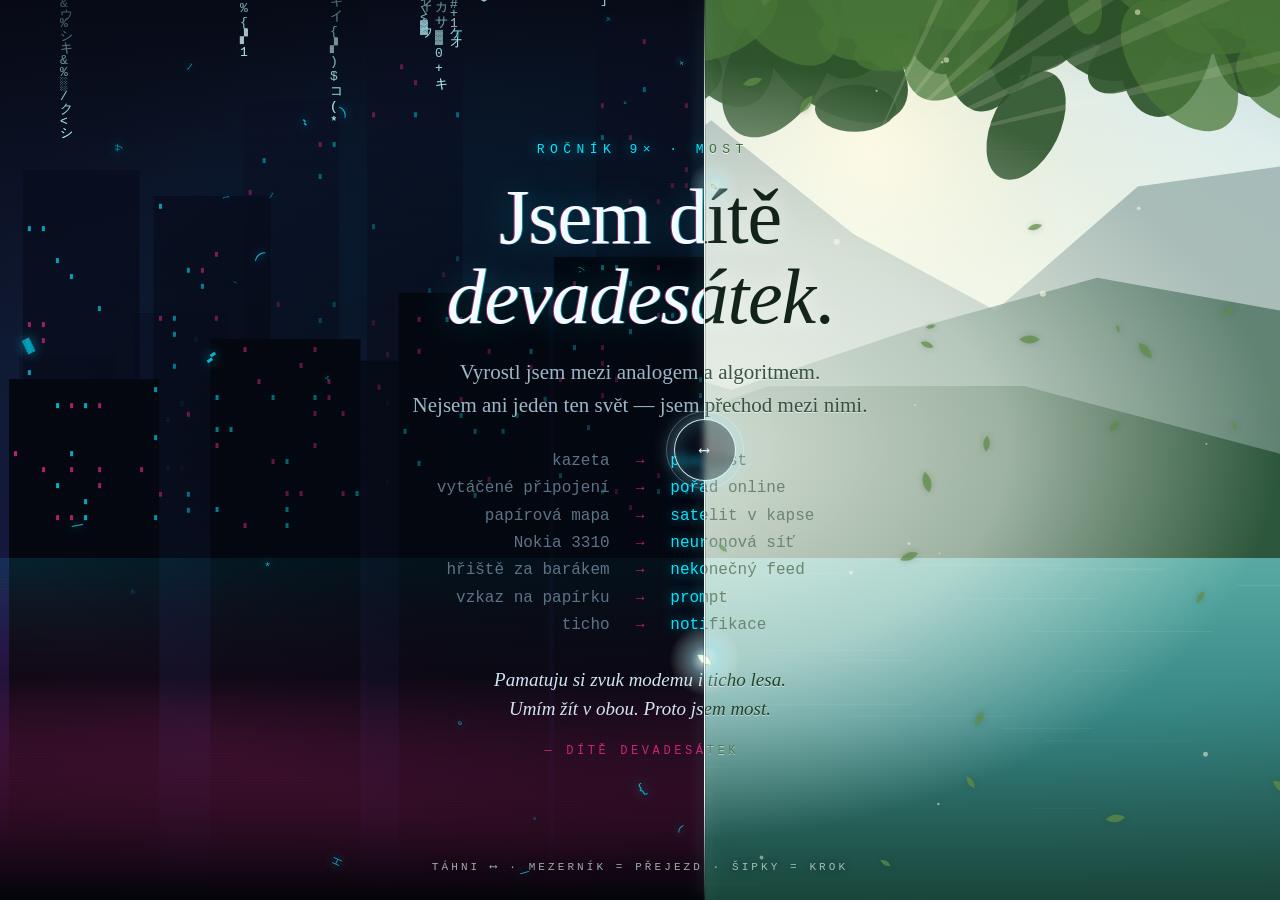
==== index.html @ 00749de7 "Add MOST — interactive and print piece about being a 90s kid A personal visual statement: a bridge b" ====
<!DOCTYPE html>
<html lang="cs">
<head>
<meta charset="utf-8">
<meta name="viewport" content="width=device-width, initial-scale=1, viewport-fit=cover">
<title>MOST — dítě devadesátek</title>
<meta name="description" content="Interaktivní vyjádření: jsem dítě devadesátek, most mezi starým a novým světem.">
<style>
  /* ------------------------------------------------------------------
     MOST / THE BRIDGE
     Dva světy, jedna geometrie. Text má na obou stranách naprosto
     stejné rozměry — mění se jen atmosféra. To je celá myšlenka:
     stejný člověk, dvě světla.
     ------------------------------------------------------------------ */

  :root{
    --p: 50;                 /* pozice mostu v % */
    --seam: 1.5px;
    --serif: Georgia, "Iowan Old Style", "Times New Roman", serif;
    --mono: ui-monospace, "SF Mono", Menlo, Consolas, "Liberation Mono", monospace;
  }

  *{ box-sizing:border-box; margin:0; padding:0; }

  html,body{ height:100%; overflow:hidden; background:#05070d; }
  body{
    font-family:var(--serif);
    -webkit-font-smoothing:antialiased;
    text-rendering:optimizeLegibility;
    cursor:ew-resize;
    touch-action:none;
  }

  #stage{ position:fixed; inset:0; overflow:hidden; }

  .world{ position:absolute; inset:0; }
  .world canvas{ position:absolute; inset:0; width:100%; height:100%; }

  /* svět vlevo je oříznutý na pozici mostu */
  #cyber{ clip-path: inset(0 calc(100% - var(--p) * 1%) 0 0); }

  /* ---------- obsah (identická geometrie v obou světech) ---------- */
  .content{
    position:absolute; inset:0;
    display:flex; flex-direction:column; justify-content:center; align-items:center;
    gap:clamp(10px,2.2vh,22px);
    padding:clamp(16px,4vw,48px);
    width:100vw;                     /* nikdy se nezmenšuje s ořezem */
    text-align:center;
    user-select:none;
  }

  .kicker{
    font-family:var(--mono);
    font-size:clamp(9px,1.35vw,13px);
    letter-spacing:.42em; text-transform:uppercase;
    padding-left:.42em;
  }

  h1{
    font-family:var(--serif);
    font-weight:400;
    font-size:clamp(30px,6.6vw,78px);
    line-height:1.02;
    letter-spacing:-.015em;
    position:relative;
  }
  h1 em{ font-style:italic; }

  .lead{
    font-family:var(--serif);
    font-size:clamp(13px,1.9vw,21px);
    line-height:1.55;
    max-width:min(760px,88vw);
    opacity:.92;
  }

  /* dvojice: staré  →  nové. Šipky sedí přesně na švu = most sám. */
  .pairs{
    display:grid;
    grid-template-columns:1fr auto 1fr;
    align-items:center;
    column-gap:clamp(10px,2.4vw,26px);
    row-gap:clamp(4px,1.05vh,11px);
    font-family:var(--mono);
    font-size:clamp(10px,1.5vw,16px);
    width:min(880px,94vw);
    margin-block:clamp(2px,1.2vh,14px);
  }
  .pairs .then{ text-align:right; }
  .pairs .now { text-align:left;  }
  .pairs .arrow{ font-size:.9em; opacity:.75; }

  .closing{
    font-family:var(--serif);
    font-style:italic;
    font-size:clamp(12px,1.75vw,19px);
    line-height:1.55;
    max-width:min(680px,88vw);
  }
  .sign{
    font-family:var(--mono);
    font-size:clamp(9px,1.25vw,12px);
    letter-spacing:.3em; text-transform:uppercase;
    opacity:.75; padding-left:.3em;
  }

  /* ================= SKIN: KYBER (starý svět zvenčí, nový uvnitř) ===== */
  #cyber .content{ color:#dff3ff; }
  #cyber .kicker{ color:#00e5ff; text-shadow:0 0 14px rgba(0,229,255,.65); }
  #cyber h1{
    color:#f2fbff;
    text-shadow:
      -1px 0 rgba(255,45,149,.55),
       1px 0 rgba(0,229,255,.55),
       0 0 34px rgba(0,229,255,.28);
  }
  #cyber .lead{ color:#a8c6d8; }
  #cyber .pairs .then{ color:#5d7386; }                                  /* staré bledne  */
  #cyber .pairs .now { color:#00e5ff; text-shadow:0 0 12px rgba(0,229,255,.5); }
  #cyber .pairs .arrow{ color:#ff2d95; text-shadow:0 0 12px rgba(255,45,149,.6); }
  #cyber .closing{ color:#cfe6f2; }
  #cyber .sign{ color:#ff2d95; }
  #cyber .scan{
    position:absolute; inset:0; pointer-events:none; mix-blend-mode:overlay; opacity:.35;
    background:repeating-linear-gradient(to bottom, rgba(255,255,255,.09) 0 1px, transparent 1px 3px);
  }
  #cyber .vig{
    position:absolute; inset:0; pointer-events:none;
    background:radial-gradient(120% 85% at 30% 45%, transparent 35%, rgba(2,4,10,.82) 100%);
  }
  #cyber .scrim{
    position:absolute; inset:0; pointer-events:none;
    background:radial-gradient(64% 56% at 50% 50%, rgba(3,7,16,.78) 0%, rgba(3,7,16,.5) 45%, rgba(3,7,16,0) 78%);
  }

  /* ================= SKIN: PŘÍRODA ==================================== */
  #nature .content{ color:#16281c; }
  #nature .kicker{ color:#3f6b3a; text-shadow:0 1px 0 rgba(255,255,255,.85); }
  #nature h1{ color:#12241a; text-shadow:0 2px 22px rgba(255,255,255,.75); }
  #nature .lead{ color:#2c4634; text-shadow:0 1px 0 rgba(255,255,255,.6); }
  #nature .pairs .then{ color:#1c4423; text-shadow:0 1px 0 rgba(255,255,255,.75); } /* staré svítí */
  #nature .pairs .now { color:#6c8570; }                                             /* nové couvá */
  #nature .pairs .arrow{ color:#c08a2e; }
  #nature .closing{ color:#20402a; text-shadow:0 1px 0 rgba(255,255,255,.6); }
  #nature .sign{ color:#46683c; text-shadow:0 1px 0 rgba(255,255,255,.7); }
  #nature .vig{
    position:absolute; inset:0; pointer-events:none;
    background:radial-gradient(120% 90% at 70% 45%, transparent 40%, rgba(30,50,25,.42) 100%);
  }
  #nature .scrim{
    position:absolute; inset:0; pointer-events:none;
    background:radial-gradient(64% 56% at 50% 50%, rgba(249,253,245,.86) 0%, rgba(249,253,245,.55) 45%, rgba(249,253,245,0) 78%);
  }

  /* ================= MOST (šev + tažítko) ============================= */
  #cross{ position:absolute; inset:0; pointer-events:none; }

  #seam{
    position:absolute; top:0; bottom:0; left:calc(var(--p) * 1%);
    width:var(--seam); margin-left:calc(var(--seam) / -2);
    background:linear-gradient(to bottom,
      rgba(255,255,255,0) 0%, rgba(255,255,255,.9) 12%,
      rgba(255,255,255,.95) 88%, rgba(255,255,255,0) 100%);
    /* poslední stín je hairline, aby byl šev čitelný i na světlé straně */
    box-shadow:0 0 18px rgba(180,240,255,.75), 0 0 42px rgba(255,255,255,.35),
               0 0 0 .5px rgba(18,42,30,.45);
    pointer-events:none;
  }

  #handle{
    position:absolute; top:50%; left:calc(var(--p) * 1%);
    width:clamp(46px,6.4vw,62px); aspect-ratio:1;
    transform:translate(-50%,-50%);
    border-radius:50%;
    display:grid; place-items:center;
    color:#eafcff;
    font-family:var(--mono); font-size:clamp(12px,1.6vw,15px); letter-spacing:.06em;
    background:rgba(10,16,24,.42);
    border:1.5px solid rgba(235,255,255,.9);
    box-shadow:0 0 22px rgba(150,230,255,.55), inset 0 0 22px rgba(120,220,255,.25);
    backdrop-filter:blur(3px); -webkit-backdrop-filter:blur(3px);
    pointer-events:none;
  }
  #handle::after{
    content:""; position:absolute; inset:-9px; border-radius:50%;
    border:1px solid rgba(235,255,255,.28);
    animation:pulse 3.4s ease-in-out infinite;
  }
  @keyframes pulse{
    0%,100%{ transform:scale(1);    opacity:.55; }
    50%    { transform:scale(1.16); opacity:.12; }
  }

  #hint{
    position:absolute; left:50%; bottom:clamp(12px,3vh,30px);
    transform:translateX(-50%);
    font-family:var(--mono);
    font-size:clamp(8px,1.15vw,11px);
    letter-spacing:.28em; text-transform:uppercase;
    color:#cfe9f2; text-shadow:0 0 10px rgba(0,0,0,.85);
    opacity:.72; pointer-events:none; white-space:nowrap;
    transition:opacity .5s ease;
  }
  #hint.off{ opacity:0; }

  @media (prefers-reduced-motion: reduce){
    #handle::after{ animation:none; }
  }
</style>
</head>
<body>

<div id="stage">

  <!-- ---------- SVĚT VPRAVO: příroda (základ) ---------- -->
  <section class="world" id="nature">
    <canvas id="natBg"></canvas>
    <canvas id="natFx"></canvas>
    <div class="scrim"></div>
    <div class="vig"></div>
  </section>

  <!-- ---------- SVĚT VLEVO: kyber (ořezaný mostem) ---------- -->
  <section class="world" id="cyber">
    <canvas id="cybBg"></canvas>
    <canvas id="cybFx"></canvas>
    <div class="scrim"></div>
    <div class="vig"></div>
    <div class="scan"></div>
  </section>

  <!-- ---------- částice, které přecházejí přes šev ---------- -->
  <canvas id="cross"></canvas>

  <div id="seam"></div>
  <div id="handle">⟷</div>
  <div id="hint">táhni ⟷ · mezerník = přejezd · šipky = krok</div>
</div>

<!-- Obsah je napsaný jednou a vložený do obou světů,
     aby seděl na pixel a šev jím projížděl jako světlo. -->
<template id="tpl">
  <div class="content">
    <div class="kicker">ročník 9× · most</div>

    <h1>Jsem dítě<br><em>devadesátek</em>.</h1>

    <p class="lead">
      Vyrostl jsem mezi analogem a algoritmem.<br>
      Nejsem ani jeden ten svět — jsem přechod mezi nimi.
    </p>

    <div class="pairs">
      <span class="then">kazeta</span>          <span class="arrow">→</span> <span class="now">playlist</span>
      <span class="then">vytáčené připojení</span><span class="arrow">→</span> <span class="now">pořád online</span>
      <span class="then">papírová mapa</span>   <span class="arrow">→</span> <span class="now">satelit v kapse</span>
      <span class="then">Nokia 3310</span>      <span class="arrow">→</span> <span class="now">neuronová síť</span>
      <span class="then">hřiště za barákem</span><span class="arrow">→</span> <span class="now">nekonečný feed</span>
      <span class="then">vzkaz na papírku</span><span class="arrow">→</span> <span class="now">prompt</span>
      <span class="then">ticho</span>           <span class="arrow">→</span> <span class="now">notifikace</span>
    </div>

    <p class="closing">
      Pamatuju si zvuk modemu i ticho lesa.<br>
      Umím žít v obou. Proto jsem most.
    </p>

    <div class="sign">— dítě devadesátek</div>
  </div>
</template>

<script>
(() => {
  "use strict";

  const tpl = document.getElementById("tpl");
  for (const id of ["nature", "cyber"]) {
    document.getElementById(id).appendChild(tpl.content.cloneNode(true));
  }

  const root   = document.documentElement;
  const stage  = document.getElementById("stage");
  const hint   = document.getElementById("hint");
  const reduce = matchMedia("(prefers-reduced-motion: reduce)").matches;

  /* ---------------- plátna ---------------- */
  const DPR = Math.min(devicePixelRatio || 1, 2);
  const layer = id => {
    const c = document.getElementById(id);
    return { c, x: c.getContext("2d") };
  };
  const natBg = layer("natBg"), natFx = layer("natFx");
  const cybBg = layer("cybBg"), cybFx = layer("cybFx");
  const cross = layer("cross");
  const all   = [natBg, natFx, cybBg, cybFx, cross];

  let W = 0, H = 0, horizon = 0;

  /* ---------------- pozice mostu ---------------- */
  let p = 0.5;            // 0..1
  let target = 0.5;
  let sweeping = true;    // sám od sebe přejíždí, dokud se nedotkneš
  let dragging = false;
  let t = 0;

  const setP = v => {
    p = Math.min(1, Math.max(0, v));
    root.style.setProperty("--p", (p * 100).toFixed(3));
  };

  /* =================================================================
     STATICKÁ POZADÍ
     ================================================================= */

  function drawCyberBg() {
    const { x } = cybBg;
    x.clearRect(0, 0, W, H);

    const sky = x.createLinearGradient(0, 0, 0, H);
    sky.addColorStop(0.00, "#080c1a");
    sky.addColorStop(0.45, "#101a34");
    sky.addColorStop(0.72, "#1b1140");
    sky.addColorStop(1.00, "#05070f");
    x.fillStyle = sky;
    x.fillRect(0, 0, W, H);

    // neonový opar nad městem
    const haze = x.createRadialGradient(W * .42, horizon, 0, W * .42, horizon, H * .75);
    haze.addColorStop(0, "rgba(255,45,149,.20)");
    haze.addColorStop(.5, "rgba(0,180,255,.10)");
    haze.addColorStop(1, "rgba(0,0,0,0)");
    x.fillStyle = haze;
    x.fillRect(0, 0, W, H);

    // mrakodrapy: tři vrstvy do hloubky
    const layers = [
      { n: 11, h: .50, col: "#0b1024", win: .06, a: .55 },
      { n: 9,  h: .38, col: "#080d1d", win: .10, a: .8  },
      { n: 7,  h: .27, col: "#04070f", win: .16, a: 1   }
    ];
    let seed = 7;
    const rnd = () => (seed = (seed * 16807) % 2147483647) / 2147483647;

    for (const L of layers) {
      const bw = W / L.n;
      for (let i = 0; i < L.n; i++) {
        const bh = H * L.h * (0.45 + rnd() * 0.85);
        const bx = i * bw + rnd() * bw * .18;
        const by = horizon - bh;
        x.globalAlpha = L.a;
        x.fillStyle = L.col;
        x.fillRect(bx, by, bw * .82, bh + H);

        // okna
        const cols = Math.max(2, Math.floor(bw / 16));
        const rows = Math.max(3, Math.floor(bh / 18));
        for (let cx = 0; cx < cols; cx++) {
          for (let cy = 0; cy < rows; cy++) {
            if (rnd() > L.win) continue;
            x.fillStyle = rnd() > .45 ? "rgba(0,229,255,.85)" : "rgba(255,45,149,.75)";
            x.fillRect(bx + 5 + cx * 14, by + 8 + cy * 16, 3, 5);
          }
        }
      }
      x.globalAlpha = 1;
    }

    // mokrý asfalt + odlesk
    const road = x.createLinearGradient(0, horizon, 0, H);
    road.addColorStop(0, "rgba(0,229,255,.12)");
    road.addColorStop(.35, "rgba(255,45,149,.06)");
    road.addColorStop(1, "rgba(2,3,8,.95)");
    x.fillStyle = road;
    x.fillRect(0, horizon, W, H - horizon);
  }

  function drawNatureBg() {
    const { x } = natBg;
    x.clearRect(0, 0, W, H);

    const sky = x.createLinearGradient(0, 0, 0, H);
    sky.addColorStop(0.00, "#cfe6ef");
    sky.addColorStop(0.38, "#e6f1e6");
    sky.addColorStop(0.62, "#bcd6bd");
    sky.addColorStop(1.00, "#4e7350");
    x.fillStyle = sky;
    x.fillRect(0, 0, W, H);

    // slunce
    const sun = x.createRadialGradient(W * .68, H * .17, 0, W * .68, H * .17, H * .62);
    sun.addColorStop(0, "rgba(255,250,225,.95)");
    sun.addColorStop(.28, "rgba(255,244,205,.35)");
    sun.addColorStop(1, "rgba(255,255,255,0)");
    x.fillStyle = sun;
    x.fillRect(0, 0, W, H);

    // hory: tři hřebeny
    const ridges = [
      { top: .30, col: "rgba(126,152,150,.58)", jag: .085, step: 9 },
      { top: .40, col: "rgba(78,116,96,.78)",   jag: .065, step: 7 },
      { top: .50, col: "rgba(42,84,56,.92)",    jag: .045, step: 5 }
    ];
    let seed = 21;
    const rnd = () => (seed = (seed * 48271) % 2147483647) / 2147483647;

    for (const R of ridges) {
      x.beginPath();
      x.moveTo(0, H);
      const segs = R.step;
      for (let i = 0; i <= segs; i++) {
        const px = (i / segs) * W;
        const py = H * R.top + Math.sin(i * 1.7 + R.step) * H * R.jag - rnd() * H * R.jag;
        x.lineTo(px, py);
      }
      x.lineTo(W, H);
      x.closePath();
      x.fillStyle = R.col;
      x.fill();
    }

    // jezero
    const lake = x.createLinearGradient(0, horizon, 0, H);
    lake.addColorStop(0, "rgba(90,178,172,.92)");
    lake.addColorStop(.45, "rgba(56,140,142,.9)");
    lake.addColorStop(1, "rgba(24,72,64,.95)");
    x.fillStyle = lake;
    x.fillRect(0, horizon, W, H - horizon);

    // vlnky na hladině
    x.strokeStyle = "rgba(255,255,255,.22)";
    x.lineWidth = 1;
    for (let i = 0; i < 34; i++) {
      const y = horizon + Math.pow(i / 34, 1.6) * (H - horizon);
      const w = 40 + rnd() * 180;
      const sx = rnd() * W;
      x.globalAlpha = .5 - (i / 34) * .38;
      x.beginPath();
      x.moveTo(sx, y);
      x.lineTo(sx + w, y);
      x.stroke();
    }
    x.globalAlpha = 1;

    // koruna stromu shora — hustý baldachýn, ne plovoucí kaňky
    for (let pass = 0; pass < 2; pass++) {
      x.fillStyle = pass === 0 ? "rgba(46,84,44,.92)" : "rgba(74,120,56,.75)";
      const n = pass === 0 ? 70 : 46;
      for (let i = 0; i < n; i++) {
        const lx = rnd() * (W + 160) - 80;
        const ly = (rnd() * rnd()) * H * (pass === 0 ? .17 : .13) - 14;
        const lr = 26 + rnd() * 62;
        x.beginPath();
        x.ellipse(lx, ly, lr, lr * .58, rnd() * 3.14, 0, 6.283);
        x.fill();
      }
    }
  }

  /* =================================================================
     ANIMOVANÉ VRSTVY
     ================================================================= */

  // --- déšť kódu ---
  const GLYPHS = "01アイウエオカキクケコサシスセソ▚▞◆◇█▓░<>/\\{}[]()=+*#$%&";
  let cols = [], colW = 15;

  function initRain() {
    cols = [];
    const n = Math.ceil(W / colW);
    for (let i = 0; i < n; i++) {
      cols.push({ y: Math.random() * -H, sp: 1.6 + Math.random() * 4.2, hot: Math.random() < .12 });
    }
  }

  function drawRain(dt) {
    const { x } = cybFx;
    x.globalCompositeOperation = "destination-out";
    x.fillStyle = "rgba(0,0,0,.085)";
    x.fillRect(0, 0, W, H);
    x.globalCompositeOperation = "source-over";

    x.font = "13px " + getComputedStyle(document.body).getPropertyValue("--mono");
    for (let i = 0; i < cols.length; i++) {
      const c = cols[i];
      const g = GLYPHS[(Math.random() * GLYPHS.length) | 0];
      x.fillStyle = c.hot ? "rgba(255,45,149,.92)" : "rgba(0,229,255,.72)";
      x.fillText(g, i * colW, c.y);
      // hlava kapky svítí bíle
      x.fillStyle = "rgba(230,255,255,.95)";
      x.fillText(g, i * colW, c.y);
      c.y += c.sp * dt * 60;
      if (c.y > H + Math.random() * 380) {
        c.y = -20 - Math.random() * 260;
        c.sp = 1.6 + Math.random() * 4.2;
        c.hot = Math.random() < .12;
      }
    }
  }

  // --- sluneční paprsky + pyl ---
  let motes = [];
  function initMotes() {
    motes = [];
    const n = Math.round((W * H) / 42000);
    for (let i = 0; i < n; i++) {
      motes.push({
        x: Math.random() * W, y: Math.random() * H,
        r: .8 + Math.random() * 2.4,
        vx: -.12 - Math.random() * .3,
        vy: -.05 - Math.random() * .22,
        ph: Math.random() * 6.283
      });
    }
  }

  function drawNatureFx(dt) {
    const { x } = natFx;
    x.clearRect(0, 0, W, H);

    // paprsky ze slunce
    const sx = W * .68, sy = H * .17;
    x.save();
    x.globalCompositeOperation = "lighter";
    for (let i = 0; i < 7; i++) {
      const a = -1.15 + i * .19 + Math.sin(t * .00016 + i) * .035;
      const len = H * 1.5;
      const wdt = 26 + i * 11;
      x.beginPath();
      x.moveTo(sx, sy);
      x.lineTo(sx + Math.cos(a) * len - wdt, sy + Math.sin(a) * len);
      x.lineTo(sx + Math.cos(a) * len + wdt, sy + Math.sin(a) * len);
      x.closePath();
      const g = x.createLinearGradient(sx, sy, sx + Math.cos(a) * len, sy + Math.sin(a) * len);
      g.addColorStop(0, "rgba(255,250,220,.16)");
      g.addColorStop(1, "rgba(255,250,220,0)");
      x.fillStyle = g;
      x.fill();
    }
    x.restore();

    // pyl ve světle
    for (const m of motes) {
      m.x += m.vx * dt * 60;
      m.y += m.vy * dt * 60 + Math.sin(t * .0009 + m.ph) * .16;
      if (m.x < -10) m.x = W + 10;
      if (m.y < -10) m.y = H + 10;
      x.beginPath();
      x.arc(m.x, m.y, m.r, 0, 6.283);
      x.fillStyle = "rgba(255,252,225,.55)";
      x.fill();
    }
  }

  /* --- částice, které přecházejí most ---
     Jedna a ta samá částice. Vlevo je z ní datový glyf,
     vpravo list. Změní se jen tím, kde zrovna je. */
  let travelers = [];
  function initTravelers() {
    travelers = [];
    const n = Math.round(Math.min(64, Math.max(26, W / 26)));
    for (let i = 0; i < n; i++) {
      travelers.push({
        x: Math.random() * W,
        y: Math.random() * H,
        vx: (Math.random() < .5 ? -1 : 1) * (.25 + Math.random() * .85),
        vy: -.1 - Math.random() * .45,
        s: 5 + Math.random() * 9,
        rot: Math.random() * 6.283,
        vr: (Math.random() - .5) * .02,
        ph: Math.random() * 6.283,
        g: GLYPHS[(Math.random() * GLYPHS.length) | 0]
      });
    }
  }

  function drawTravelers(dt) {
    const { x } = cross;
    x.clearRect(0, 0, W, H);
    const edge = p * W;

    for (const o of travelers) {
      o.x += o.vx * dt * 60;
      o.y += (o.vy + Math.sin(t * .0007 + o.ph) * .18) * dt * 60;
      o.rot += o.vr * dt * 60;
      if (o.x < -30) o.x = W + 30;
      if (o.x > W + 30) o.x = -30;
      if (o.y < -30) o.y = H + 30;

      const d = o.x - edge;

      x.save();
      x.translate(o.x, o.y);
      x.rotate(o.rot);

      if (d < 0) {
        // --- svět dat ---
        x.globalAlpha = .85;
        x.fillStyle = "rgba(0,229,255,.9)";
        x.shadowColor = "rgba(0,229,255,.9)";
        x.shadowBlur = 12;
        x.font = o.s + "px " + getComputedStyle(document.body).getPropertyValue("--mono");
        x.textAlign = "center";
        x.fillText(o.g, 0, 0);
      } else {
        // --- svět listů ---
        x.globalAlpha = .8;
        x.beginPath();
        x.moveTo(0, -o.s * .8);
        x.quadraticCurveTo(o.s * .62, 0, 0, o.s * .8);
        x.quadraticCurveTo(-o.s * .62, 0, 0, -o.s * .8);
        x.fillStyle = "rgba(96,142,72,.9)";
        x.shadowColor = "rgba(40,70,30,.35)";
        x.shadowBlur = 6;
        x.fill();
      }
      x.restore();

      // jiskra přesně v okamžiku přechodu — to je ten most
      if (Math.abs(d) < 26) {
        const k = 1 - Math.abs(d) / 26;
        x.save();
        x.globalCompositeOperation = "lighter";
        const g = x.createRadialGradient(o.x, o.y, 0, o.x, o.y, 30 * k + 6);
        g.addColorStop(0, "rgba(255,255,255," + (.85 * k) + ")");
        g.addColorStop(.4, "rgba(180,245,255," + (.4 * k) + ")");
        g.addColorStop(1, "rgba(255,255,255,0)");
        x.fillStyle = g;
        x.beginPath();
        x.arc(o.x, o.y, 30 * k + 6, 0, 6.283);
        x.fill();
        x.restore();
      }
    }
  }

  /* =================================================================
     ROZMĚRY / SMYČKA / OVLÁDÁNÍ
     ================================================================= */

  function resize() {
    W = innerWidth;
    H = innerHeight;
    horizon = H * 0.62;
    for (const L of all) {
      L.c.width = Math.round(W * DPR);
      L.c.height = Math.round(H * DPR);
      L.x.setTransform(DPR, 0, 0, DPR, 0, 0);
    }
    drawCyberBg();
    drawNatureBg();
    initRain();
    initMotes();
    initTravelers();
    if (reduce) {
      drawRain(0.016);
      drawNatureFx(0.016);
      drawTravelers(0.016);
    }
  }

  let last = performance.now();
  function frame(now) {
    const dt = Math.min(0.05, (now - last) / 1000);
    last = now;
    t = now;

    if (sweeping && !dragging) target = 0.5 + Math.sin(now * 0.00021) * 0.34;
    setP(p + (target - p) * (dragging ? 0.45 : 0.06));

    drawRain(dt);
    drawNatureFx(dt);
    drawTravelers(dt);
    requestAnimationFrame(frame);
  }

  /* --- ovládání --- */
  const touched = () => { hint.classList.add("off"); };

  const fromEvent = e => {
    const px = e.touches ? e.touches[0].clientX : e.clientX;
    target = px / W;
  };

  stage.addEventListener("pointerdown", e => {
    dragging = true; sweeping = false; touched();
    stage.setPointerCapture(e.pointerId);
    fromEvent(e);
  });
  stage.addEventListener("pointermove", e => { if (dragging) fromEvent(e); });
  addEventListener("pointerup", () => { dragging = false; });
  addEventListener("pointercancel", () => { dragging = false; });

  addEventListener("keydown", e => {
    if (e.code === "Space") {
      e.preventDefault();
      sweeping = !sweeping;
      touched();
    } else if (e.code === "ArrowLeft" || e.code === "ArrowRight") {
      e.preventDefault();
      sweeping = false; touched();
      target = Math.min(1, Math.max(0, target + (e.code === "ArrowLeft" ? -0.04 : 0.04)));
    }
  });

  addEventListener("resize", resize);
  resize();

  if (reduce) {
    sweeping = false;
    setP(0.5);
  } else {
    requestAnimationFrame(frame);
    setTimeout(touched, 9000);
  }
})();
</script>
</body>
</html>
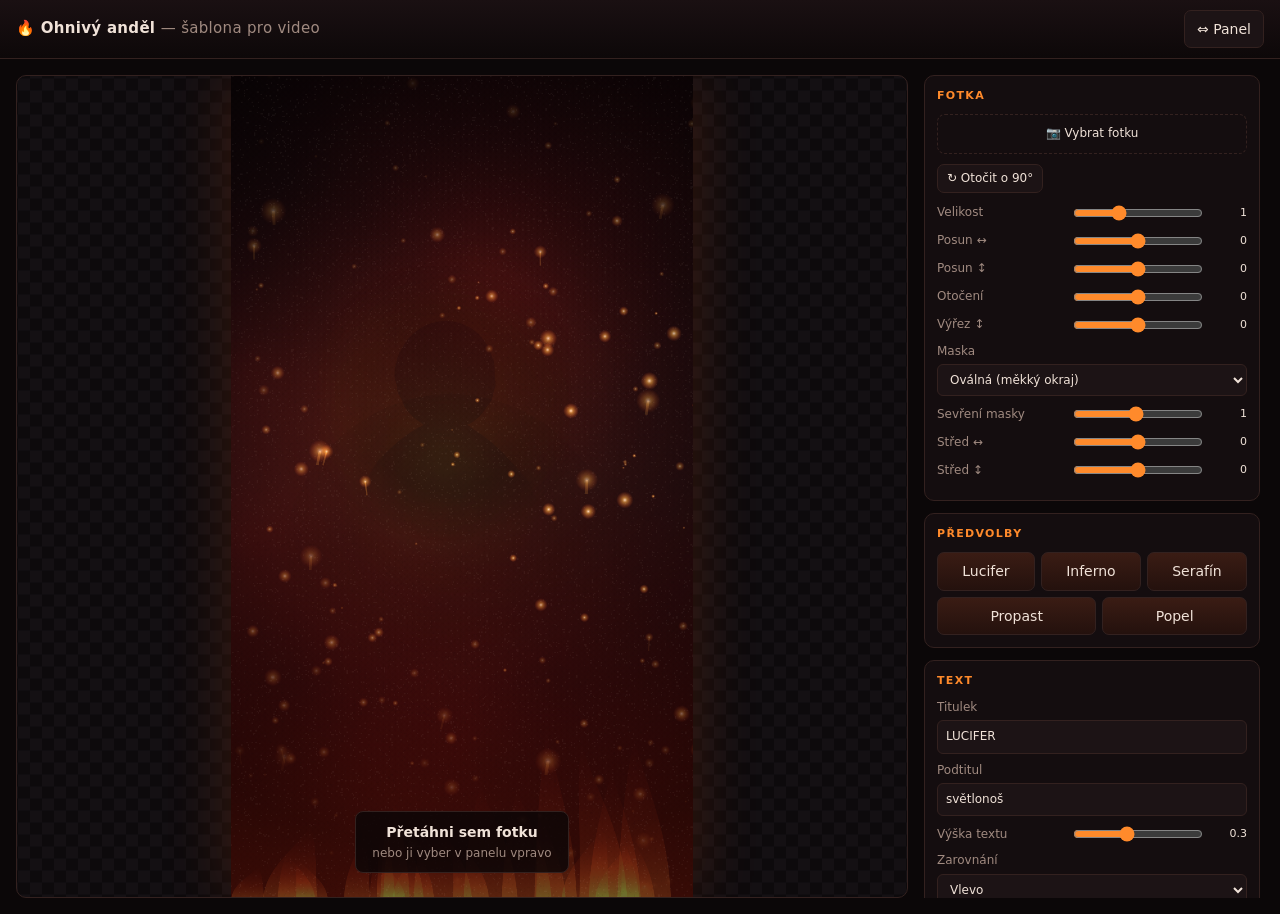
==== commit 08b10d04: "Přidání šablony ohnivého anděla pro video Animovaná scéna v canvasu, která z vložené fotky udělá pad" ====
--- a/index.html
+++ b/index.html
@@ -2,718 +2,156 @@
 <html lang="cs">
 <head>
 <meta charset="utf-8">
-<meta name="viewport" content="width=device-width, initial-scale=1, viewport-fit=cover">
-<title>MOST — dítě devadesátek</title>
-<meta name="description" content="Interaktivní vyjádření: jsem dítě devadesátek, most mezi starým a novým světem.">
-<style>
-  /* ------------------------------------------------------------------
-     MOST / THE BRIDGE
-     Dva světy, jedna geometrie. Text má na obou stranách naprosto
-     stejné rozměry — mění se jen atmosféra. To je celá myšlenka:
-     stejný člověk, dvě světla.
-     ------------------------------------------------------------------ */
-
-  :root{
-    --p: 50;                 /* pozice mostu v % */
-    --seam: 1.5px;
-    --serif: Georgia, "Iowan Old Style", "Times New Roman", serif;
-    --mono: ui-monospace, "SF Mono", Menlo, Consolas, "Liberation Mono", monospace;
-  }
-
-  *{ box-sizing:border-box; margin:0; padding:0; }
-
-  html,body{ height:100%; overflow:hidden; background:#05070d; }
-  body{
-    font-family:var(--serif);
-    -webkit-font-smoothing:antialiased;
-    text-rendering:optimizeLegibility;
-    cursor:ew-resize;
-    touch-action:none;
-  }
-
-  #stage{ position:fixed; inset:0; overflow:hidden; }
-
-  .world{ position:absolute; inset:0; }
-  .world canvas{ position:absolute; inset:0; width:100%; height:100%; }
-
-  /* svět vlevo je oříznutý na pozici mostu */
-  #cyber{ clip-path: inset(0 calc(100% - var(--p) * 1%) 0 0); }
-
-  /* ---------- obsah (identická geometrie v obou světech) ---------- */
-  .content{
-    position:absolute; inset:0;
-    display:flex; flex-direction:column; justify-content:center; align-items:center;
-    gap:clamp(10px,2.2vh,22px);
-    padding:clamp(16px,4vw,48px);
-    width:100vw;                     /* nikdy se nezmenšuje s ořezem */
-    text-align:center;
-    user-select:none;
-  }
-
-  .kicker{
-    font-family:var(--mono);
-    font-size:clamp(9px,1.35vw,13px);
-    letter-spacing:.42em; text-transform:uppercase;
-    padding-left:.42em;
-  }
-
-  h1{
-    font-family:var(--serif);
-    font-weight:400;
-    font-size:clamp(30px,6.6vw,78px);
-    line-height:1.02;
-    letter-spacing:-.015em;
-    position:relative;
-  }
-  h1 em{ font-style:italic; }
-
-  .lead{
-    font-family:var(--serif);
-    font-size:clamp(13px,1.9vw,21px);
-    line-height:1.55;
-    max-width:min(760px,88vw);
-    opacity:.92;
-  }
-
-  /* dvojice: staré  →  nové. Šipky sedí přesně na švu = most sám. */
-  .pairs{
-    display:grid;
-    grid-template-columns:1fr auto 1fr;
-    align-items:center;
-    column-gap:clamp(10px,2.4vw,26px);
-    row-gap:clamp(4px,1.05vh,11px);
-    font-family:var(--mono);
-    font-size:clamp(10px,1.5vw,16px);
-    width:min(880px,94vw);
-    margin-block:clamp(2px,1.2vh,14px);
-  }
-  .pairs .then{ text-align:right; }
-  .pairs .now { text-align:left;  }
-  .pairs .arrow{ font-size:.9em; opacity:.75; }
-
-  .closing{
-    font-family:var(--serif);
-    font-style:italic;
-    font-size:clamp(12px,1.75vw,19px);
-    line-height:1.55;
-    max-width:min(680px,88vw);
-  }
-  .sign{
-    font-family:var(--mono);
-    font-size:clamp(9px,1.25vw,12px);
-    letter-spacing:.3em; text-transform:uppercase;
-    opacity:.75; padding-left:.3em;
-  }
-
-  /* ================= SKIN: KYBER (starý svět zvenčí, nový uvnitř) ===== */
-  #cyber .content{ color:#dff3ff; }
-  #cyber .kicker{ color:#00e5ff; text-shadow:0 0 14px rgba(0,229,255,.65); }
-  #cyber h1{
-    color:#f2fbff;
-    text-shadow:
-      -1px 0 rgba(255,45,149,.55),
-       1px 0 rgba(0,229,255,.55),
-       0 0 34px rgba(0,229,255,.28);
-  }
-  #cyber .lead{ color:#a8c6d8; }
-  #cyber .pairs .then{ color:#5d7386; }                                  /* staré bledne  */
-  #cyber .pairs .now { color:#00e5ff; text-shadow:0 0 12px rgba(0,229,255,.5); }
-  #cyber .pairs .arrow{ color:#ff2d95; text-shadow:0 0 12px rgba(255,45,149,.6); }
-  #cyber .closing{ color:#cfe6f2; }
-  #cyber .sign{ color:#ff2d95; }
-  #cyber .scan{
-    position:absolute; inset:0; pointer-events:none; mix-blend-mode:overlay; opacity:.35;
-    background:repeating-linear-gradient(to bottom, rgba(255,255,255,.09) 0 1px, transparent 1px 3px);
-  }
-  #cyber .vig{
-    position:absolute; inset:0; pointer-events:none;
-    background:radial-gradient(120% 85% at 30% 45%, transparent 35%, rgba(2,4,10,.82) 100%);
-  }
-  #cyber .scrim{
-    position:absolute; inset:0; pointer-events:none;
-    background:radial-gradient(64% 56% at 50% 50%, rgba(3,7,16,.78) 0%, rgba(3,7,16,.5) 45%, rgba(3,7,16,0) 78%);
-  }
-
-  /* ================= SKIN: PŘÍRODA ==================================== */
-  #nature .content{ color:#16281c; }
-  #nature .kicker{ color:#3f6b3a; text-shadow:0 1px 0 rgba(255,255,255,.85); }
-  #nature h1{ color:#12241a; text-shadow:0 2px 22px rgba(255,255,255,.75); }
-  #nature .lead{ color:#2c4634; text-shadow:0 1px 0 rgba(255,255,255,.6); }
-  #nature .pairs .then{ color:#1c4423; text-shadow:0 1px 0 rgba(255,255,255,.75); } /* staré svítí */
-  #nature .pairs .now { color:#6c8570; }                                             /* nové couvá */
-  #nature .pairs .arrow{ color:#c08a2e; }
-  #nature .closing{ color:#20402a; text-shadow:0 1px 0 rgba(255,255,255,.6); }
-  #nature .sign{ color:#46683c; text-shadow:0 1px 0 rgba(255,255,255,.7); }
-  #nature .vig{
-    position:absolute; inset:0; pointer-events:none;
-    background:radial-gradient(120% 90% at 70% 45%, transparent 40%, rgba(30,50,25,.42) 100%);
-  }
-  #nature .scrim{
-    position:absolute; inset:0; pointer-events:none;
-    background:radial-gradient(64% 56% at 50% 50%, rgba(249,253,245,.86) 0%, rgba(249,253,245,.55) 45%, rgba(249,253,245,0) 78%);
-  }
-
-  /* ================= MOST (šev + tažítko) ============================= */
-  #cross{ position:absolute; inset:0; pointer-events:none; }
-
-  #seam{
-    position:absolute; top:0; bottom:0; left:calc(var(--p) * 1%);
-    width:var(--seam); margin-left:calc(var(--seam) / -2);
-    background:linear-gradient(to bottom,
-      rgba(255,255,255,0) 0%, rgba(255,255,255,.9) 12%,
-      rgba(255,255,255,.95) 88%, rgba(255,255,255,0) 100%);
-    /* poslední stín je hairline, aby byl šev čitelný i na světlé straně */
-    box-shadow:0 0 18px rgba(180,240,255,.75), 0 0 42px rgba(255,255,255,.35),
-               0 0 0 .5px rgba(18,42,30,.45);
-    pointer-events:none;
-  }
-
-  #handle{
-    position:absolute; top:50%; left:calc(var(--p) * 1%);
-    width:clamp(46px,6.4vw,62px); aspect-ratio:1;
-    transform:translate(-50%,-50%);
-    border-radius:50%;
-    display:grid; place-items:center;
-    color:#eafcff;
-    font-family:var(--mono); font-size:clamp(12px,1.6vw,15px); letter-spacing:.06em;
-    background:rgba(10,16,24,.42);
-    border:1.5px solid rgba(235,255,255,.9);
-    box-shadow:0 0 22px rgba(150,230,255,.55), inset 0 0 22px rgba(120,220,255,.25);
-    backdrop-filter:blur(3px); -webkit-backdrop-filter:blur(3px);
-    pointer-events:none;
-  }
-  #handle::after{
-    content:""; position:absolute; inset:-9px; border-radius:50%;
-    border:1px solid rgba(235,255,255,.28);
-    animation:pulse 3.4s ease-in-out infinite;
-  }
-  @keyframes pulse{
-    0%,100%{ transform:scale(1);    opacity:.55; }
-    50%    { transform:scale(1.16); opacity:.12; }
-  }
-
-  #hint{
-    position:absolute; left:50%; bottom:clamp(12px,3vh,30px);
-    transform:translateX(-50%);
-    font-family:var(--mono);
-    font-size:clamp(8px,1.15vw,11px);
-    letter-spacing:.28em; text-transform:uppercase;
-    color:#cfe9f2; text-shadow:0 0 10px rgba(0,0,0,.85);
-    opacity:.72; pointer-events:none; white-space:nowrap;
-    transition:opacity .5s ease;
-  }
-  #hint.off{ opacity:0; }
-
-  @media (prefers-reduced-motion: reduce){
-    #handle::after{ animation:none; }
-  }
-</style>
+<meta name="viewport" content="width=device-width, initial-scale=1">
+<title>AI-Goth — Ohnivý anděl (šablona pro video)</title>
+<link rel="stylesheet" href="css/style.css">
 </head>
 <body>
 
-<div id="stage">
+<header class="topbar">
+  <h1>🔥 Ohnivý anděl <span>— šablona pro video</span></h1>
+  <div class="topbar-actions">
+    <button id="togglePanel" class="ghost" title="Skrýt/zobrazit panel">⇔ Panel</button>
+  </div>
+</header>
 
-  <!-- ---------- SVĚT VPRAVO: příroda (základ) ---------- -->
-  <section class="world" id="nature">
-    <canvas id="natBg"></canvas>
-    <canvas id="natFx"></canvas>
-    <div class="scrim"></div>
-    <div class="vig"></div>
+<main class="wrap">
+  <section id="viewport" class="viewport">
+    <canvas id="stage"></canvas>
+    <div id="dropHint" class="drop-hint">
+      <div class="drop-hint-inner">
+        <strong>Přetáhni sem fotku</strong>
+        <span>nebo ji vyber v panelu vpravo</span>
+      </div>
+    </div>
   </section>
 
-  <!-- ---------- SVĚT VLEVO: kyber (ořezaný mostem) ---------- -->
-  <section class="world" id="cyber">
-    <canvas id="cybBg"></canvas>
-    <canvas id="cybFx"></canvas>
-    <div class="scrim"></div>
-    <div class="vig"></div>
-    <div class="scan"></div>
-  </section>
+  <aside class="panel">
 
-  <!-- ---------- částice, které přecházejí přes šev ---------- -->
-  <canvas id="cross"></canvas>
-
-  <div id="seam"></div>
-  <div id="handle">⟷</div>
-  <div id="hint">táhni ⟷ · mezerník = přejezd · šipky = krok</div>
-</div>
-
-<!-- Obsah je napsaný jednou a vložený do obou světů,
-     aby seděl na pixel a šev jím projížděl jako světlo. -->
-<template id="tpl">
-  <div class="content">
-    <div class="kicker">ročník 9× · most</div>
-
-    <h1>Jsem dítě<br><em>devadesátek</em>.</h1>
-
-    <p class="lead">
-      Vyrostl jsem mezi analogem a algoritmem.<br>
-      Nejsem ani jeden ten svět — jsem přechod mezi nimi.
-    </p>
-
-    <div class="pairs">
-      <span class="then">kazeta</span>          <span class="arrow">→</span> <span class="now">playlist</span>
-      <span class="then">vytáčené připojení</span><span class="arrow">→</span> <span class="now">pořád online</span>
-      <span class="then">papírová mapa</span>   <span class="arrow">→</span> <span class="now">satelit v kapse</span>
-      <span class="then">Nokia 3310</span>      <span class="arrow">→</span> <span class="now">neuronová síť</span>
-      <span class="then">hřiště za barákem</span><span class="arrow">→</span> <span class="now">nekonečný feed</span>
-      <span class="then">vzkaz na papírku</span><span class="arrow">→</span> <span class="now">prompt</span>
-      <span class="then">ticho</span>           <span class="arrow">→</span> <span class="now">notifikace</span>
+    <div class="group">
+      <h2>Fotka</h2>
+      <label class="file">
+        <input type="file" id="photo" accept="image/*">
+        <span>📷 Vybrat fotku</span>
+      </label>
+      <div class="row">
+        <button id="rotate90" class="ghost small">↻ Otočit o 90°</button>
+        <span id="photoInfo" class="hint"></span>
+      </div>
+      <label class="rng">Velikost <input type="range" id="photoScale" min="0.5" max="2" step="0.01"><output id="photoScaleVal"></output></label>
+      <label class="rng">Posun ↔ <input type="range" id="photoX" min="-0.5" max="0.5" step="0.005"><output id="photoXVal"></output></label>
+      <label class="rng">Posun ↕ <input type="range" id="photoY" min="-0.5" max="0.5" step="0.005"><output id="photoYVal"></output></label>
+      <label class="rng">Otočení <input type="range" id="photoRotate" min="-180" max="180" step="1"><output id="photoRotateVal"></output></label>
+      <label class="rng">Výřez ↕ <input type="range" id="photoFraming" min="-0.4" max="0.4" step="0.005"><output id="photoFramingVal"></output></label>
+      <label class="sel">Maska
+        <select id="mask">
+          <option value="oval">Oválná (měkký okraj)</option>
+          <option value="burn">Shořelý spodek</option>
+          <option value="none">Bez masky</option>
+        </select>
+      </label>
+      <label class="rng">Sevření masky <input type="range" id="focus" min="0.45" max="1.6" step="0.01"><output id="focusVal"></output></label>
+      <label class="rng">Střed ↔ <input type="range" id="focusX" min="-0.4" max="0.4" step="0.005"><output id="focusXVal"></output></label>
+      <label class="rng">Střed ↕ <input type="range" id="focusY" min="-0.4" max="0.4" step="0.005"><output id="focusYVal"></output></label>
     </div>
 
-    <p class="closing">
-      Pamatuju si zvuk modemu i ticho lesa.<br>
-      Umím žít v obou. Proto jsem most.
-    </p>
+    <div class="group">
+      <h2>Předvolby</h2>
+      <div class="presets">
+        <button data-preset="lucifer">Lucifer</button>
+        <button data-preset="inferno">Inferno</button>
+        <button data-preset="seraph">Serafín</button>
+        <button data-preset="abyss">Propast</button>
+        <button data-preset="ash">Popel</button>
+      </div>
+    </div>
 
-    <div class="sign">— dítě devadesátek</div>
-  </div>
-</template>
+    <div class="group">
+      <h2>Text</h2>
+      <label class="txt">Titulek <input type="text" id="title" maxlength="24" placeholder="LUCIFER"></label>
+      <label class="txt">Podtitul <input type="text" id="subtitle" maxlength="40" placeholder="světlonoš"></label>
+      <label class="rng">Výška textu <input type="range" id="titleY" min="0.1" max="0.6" step="0.005"><output id="titleYVal"></output></label>
+      <label class="sel">Zarovnání
+        <select id="textAlign">
+          <option value="left">Vlevo</option>
+          <option value="center">Na střed</option>
+          <option value="right">Vpravo</option>
+        </select>
+      </label>
+      <label class="sel">Písmo
+        <select id="font">
+          <option value='"Arial Black", "Helvetica Neue", Impact, sans-serif'>Těžký bezpatkový</option>
+          <option value='Impact, "Arial Black", sans-serif'>Impact</option>
+          <option value='Georgia, "Times New Roman", serif'>Patkové (klasické)</option>
+          <option value='"Palatino Linotype", "Book Antiqua", Palatino, serif'>Patkové (starobylé)</option>
+          <option value='"Courier New", monospace'>Strojopis</option>
+        </select>
+      </label>
+    </div>
 
-<script>
-(() => {
-  "use strict";
+    <div class="group">
+      <h2>Oheň a křídla</h2>
+      <label class="sel">Paleta
+        <select id="palette">
+          <option value="lucifer">Lucifer (rudo-zlatá)</option>
+          <option value="hellfire">Pekelný oheň</option>
+          <option value="abyss">Modrá propast</option>
+          <option value="wraith">Jedovatě zelená</option>
+          <option value="ash">Popelavá (černobílá)</option>
+        </select>
+      </label>
+      <label class="rng">Asymetrie <input type="range" id="asym" min="0" max="1.2" step="0.01"><output id="asymVal"></output></label>
+      <label class="rng">Síla ohně <input type="range" id="intensity" min="0" max="1.2" step="0.01"><output id="intensityVal"></output></label>
+      <label class="rng">Rozpětí křídel <input type="range" id="wingSize" min="0.5" max="1.6" step="0.01"><output id="wingSizeVal"></output></label>
+      <label class="chk"><input type="checkbox" id="halo"> Svatozář nad hlavou</label>
+      <label class="rng">Výška svatozáře <input type="range" id="haloY" min="-0.15" max="0.4" step="0.005"><output id="haloYVal"></output></label>
+      <label class="rng">Uhlíky <input type="range" id="emberAmount" min="0" max="2" step="0.01"><output id="emberAmountVal"></output></label>
+      <label class="rng">Rychlost uhlíků <input type="range" id="emberSpeed" min="0.2" max="3" step="0.01"><output id="emberSpeedVal"></output></label>
+      <label class="rng">Kouř <input type="range" id="smoke" min="0" max="2" step="0.01"><output id="smokeVal"></output></label>
+      <label class="rng">Vlnění žáru <input type="range" id="heat" min="0" max="1.5" step="0.01"><output id="heatVal"></output></label>
+    </div>
 
-  const tpl = document.getElementById("tpl");
-  for (const id of ["nature", "cyber"]) {
-    document.getElementById(id).appendChild(tpl.content.cloneNode(true));
-  }
+    <div class="group">
+      <h2>Barvy obrazu</h2>
+      <label class="rng">Ohnivá gradace <input type="range" id="duotone" min="0" max="1" step="0.01"><output id="duotoneVal"></output></label>
+      <label class="rng">Kontrast <input type="range" id="contrast" min="0" max="1" step="0.01"><output id="contrastVal"></output></label>
+      <label class="rng">Stín ramen <input type="range" id="bodyShadow" min="0" max="1" step="0.01"><output id="bodyShadowVal"></output></label>
+      <label class="rng">Vinětace <input type="range" id="vignette" min="0" max="1" step="0.01"><output id="vignetteVal"></output></label>
+      <label class="rng">Zrno <input type="range" id="grain" min="0" max="1" step="0.01"><output id="grainVal"></output></label>
+    </div>
 
-  const root   = document.documentElement;
-  const stage  = document.getElementById("stage");
-  const hint   = document.getElementById("hint");
-  const reduce = matchMedia("(prefers-reduced-motion: reduce)").matches;
+    <div class="group">
+      <h2>Video</h2>
+      <label class="sel">Formát
+        <select id="format">
+          <option value="9:16">9:16 svisle (1080×1920) — Reels / TikTok</option>
+          <option value="4:5">4:5 (1080×1350) — feed</option>
+          <option value="1:1">1:1 (1080×1080) — čtverec</option>
+          <option value="16:9">16:9 (1920×1080) — YouTube</option>
+        </select>
+      </label>
+      <label class="rng">Délka smyčky <input type="range" id="duration" min="6" max="30" step="1"><output id="durationVal"></output></label>
+      <label class="rng">Rychlost <input type="range" id="speedFactor" min="0.25" max="2" step="0.05"><output id="speedFactorVal"></output></label>
+      <div class="transport">
+        <button id="playPause">⏸ Pauza</button>
+        <button id="restart" class="ghost">⟲ Od začátku</button>
+      </div>
+      <input type="range" id="scrub" min="0" max="1000" step="1" class="scrub">
+      <div class="hint" id="timeLabel">0.0 s</div>
+      <div class="transport">
+        <button id="snap" class="ghost">🖼 Uložit snímek</button>
+        <button id="record" class="rec">⏺ Nahrát video</button>
+      </div>
+      <p class="hint">Nahrávání běží přesně jednu smyčku a uloží soubor <code>.webm</code>. Pro MP4 ho převeď:
+        <code>ffmpeg -i video.webm -c:v libx264 -pix_fmt yuv420p video.mp4</code></p>
+    </div>
 
-  /* ---------------- plátna ---------------- */
-  const DPR = Math.min(devicePixelRatio || 1, 2);
-  const layer = id => {
-    const c = document.getElementById(id);
-    return { c, x: c.getContext("2d") };
-  };
-  const natBg = layer("natBg"), natFx = layer("natFx");
-  const cybBg = layer("cybBg"), cybFx = layer("cybFx");
-  const cross = layer("cross");
-  const all   = [natBg, natFx, cybBg, cybFx, cross];
+  </aside>
+</main>
 
-  let W = 0, H = 0, horizon = 0;
-
-  /* ---------------- pozice mostu ---------------- */
-  let p = 0.5;            // 0..1
-  let target = 0.5;
-  let sweeping = true;    // sám od sebe přejíždí, dokud se nedotkneš
-  let dragging = false;
-  let t = 0;
-
-  const setP = v => {
-    p = Math.min(1, Math.max(0, v));
-    root.style.setProperty("--p", (p * 100).toFixed(3));
-  };
-
-  /* =================================================================
-     STATICKÁ POZADÍ
-     ================================================================= */
-
-  function drawCyberBg() {
-    const { x } = cybBg;
-    x.clearRect(0, 0, W, H);
-
-    const sky = x.createLinearGradient(0, 0, 0, H);
-    sky.addColorStop(0.00, "#080c1a");
-    sky.addColorStop(0.45, "#101a34");
-    sky.addColorStop(0.72, "#1b1140");
-    sky.addColorStop(1.00, "#05070f");
-    x.fillStyle = sky;
-    x.fillRect(0, 0, W, H);
-
-    // neonový opar nad městem
-    const haze = x.createRadialGradient(W * .42, horizon, 0, W * .42, horizon, H * .75);
-    haze.addColorStop(0, "rgba(255,45,149,.20)");
-    haze.addColorStop(.5, "rgba(0,180,255,.10)");
-    haze.addColorStop(1, "rgba(0,0,0,0)");
-    x.fillStyle = haze;
-    x.fillRect(0, 0, W, H);
-
-    // mrakodrapy: tři vrstvy do hloubky
-    const layers = [
-      { n: 11, h: .50, col: "#0b1024", win: .06, a: .55 },
-      { n: 9,  h: .38, col: "#080d1d", win: .10, a: .8  },
-      { n: 7,  h: .27, col: "#04070f", win: .16, a: 1   }
-    ];
-    let seed = 7;
-    const rnd = () => (seed = (seed * 16807) % 2147483647) / 2147483647;
-
-    for (const L of layers) {
-      const bw = W / L.n;
-      for (let i = 0; i < L.n; i++) {
-        const bh = H * L.h * (0.45 + rnd() * 0.85);
-        const bx = i * bw + rnd() * bw * .18;
-        const by = horizon - bh;
-        x.globalAlpha = L.a;
-        x.fillStyle = L.col;
-        x.fillRect(bx, by, bw * .82, bh + H);
-
-        // okna
-        const cols = Math.max(2, Math.floor(bw / 16));
-        const rows = Math.max(3, Math.floor(bh / 18));
-        for (let cx = 0; cx < cols; cx++) {
-          for (let cy = 0; cy < rows; cy++) {
-            if (rnd() > L.win) continue;
-            x.fillStyle = rnd() > .45 ? "rgba(0,229,255,.85)" : "rgba(255,45,149,.75)";
-            x.fillRect(bx + 5 + cx * 14, by + 8 + cy * 16, 3, 5);
-          }
-        }
-      }
-      x.globalAlpha = 1;
-    }
-
-    // mokrý asfalt + odlesk
-    const road = x.createLinearGradient(0, horizon, 0, H);
-    road.addColorStop(0, "rgba(0,229,255,.12)");
-    road.addColorStop(.35, "rgba(255,45,149,.06)");
-    road.addColorStop(1, "rgba(2,3,8,.95)");
-    x.fillStyle = road;
-    x.fillRect(0, horizon, W, H - horizon);
-  }
-
-  function drawNatureBg() {
-    const { x } = natBg;
-    x.clearRect(0, 0, W, H);
-
-    const sky = x.createLinearGradient(0, 0, 0, H);
-    sky.addColorStop(0.00, "#cfe6ef");
-    sky.addColorStop(0.38, "#e6f1e6");
-    sky.addColorStop(0.62, "#bcd6bd");
-    sky.addColorStop(1.00, "#4e7350");
-    x.fillStyle = sky;
-    x.fillRect(0, 0, W, H);
-
-    // slunce
-    const sun = x.createRadialGradient(W * .68, H * .17, 0, W * .68, H * .17, H * .62);
-    sun.addColorStop(0, "rgba(255,250,225,.95)");
-    sun.addColorStop(.28, "rgba(255,244,205,.35)");
-    sun.addColorStop(1, "rgba(255,255,255,0)");
-    x.fillStyle = sun;
-    x.fillRect(0, 0, W, H);
-
-    // hory: tři hřebeny
-    const ridges = [
-      { top: .30, col: "rgba(126,152,150,.58)", jag: .085, step: 9 },
-      { top: .40, col: "rgba(78,116,96,.78)",   jag: .065, step: 7 },
-      { top: .50, col: "rgba(42,84,56,.92)",    jag: .045, step: 5 }
-    ];
-    let seed = 21;
-    const rnd = () => (seed = (seed * 48271) % 2147483647) / 2147483647;
-
-    for (const R of ridges) {
-      x.beginPath();
-      x.moveTo(0, H);
-      const segs = R.step;
-      for (let i = 0; i <= segs; i++) {
-        const px = (i / segs) * W;
-        const py = H * R.top + Math.sin(i * 1.7 + R.step) * H * R.jag - rnd() * H * R.jag;
-        x.lineTo(px, py);
-      }
-      x.lineTo(W, H);
-      x.closePath();
-      x.fillStyle = R.col;
-      x.fill();
-    }
-
-    // jezero
-    const lake = x.createLinearGradient(0, horizon, 0, H);
-    lake.addColorStop(0, "rgba(90,178,172,.92)");
-    lake.addColorStop(.45, "rgba(56,140,142,.9)");
-    lake.addColorStop(1, "rgba(24,72,64,.95)");
-    x.fillStyle = lake;
-    x.fillRect(0, horizon, W, H - horizon);
-
-    // vlnky na hladině
-    x.strokeStyle = "rgba(255,255,255,.22)";
-    x.lineWidth = 1;
-    for (let i = 0; i < 34; i++) {
-      const y = horizon + Math.pow(i / 34, 1.6) * (H - horizon);
-      const w = 40 + rnd() * 180;
-      const sx = rnd() * W;
-      x.globalAlpha = .5 - (i / 34) * .38;
-      x.beginPath();
-      x.moveTo(sx, y);
-      x.lineTo(sx + w, y);
-      x.stroke();
-    }
-    x.globalAlpha = 1;
-
-    // koruna stromu shora — hustý baldachýn, ne plovoucí kaňky
-    for (let pass = 0; pass < 2; pass++) {
-      x.fillStyle = pass === 0 ? "rgba(46,84,44,.92)" : "rgba(74,120,56,.75)";
-      const n = pass === 0 ? 70 : 46;
-      for (let i = 0; i < n; i++) {
-        const lx = rnd() * (W + 160) - 80;
-        const ly = (rnd() * rnd()) * H * (pass === 0 ? .17 : .13) - 14;
-        const lr = 26 + rnd() * 62;
-        x.beginPath();
-        x.ellipse(lx, ly, lr, lr * .58, rnd() * 3.14, 0, 6.283);
-        x.fill();
-      }
-    }
-  }
-
-  /* =================================================================
-     ANIMOVANÉ VRSTVY
-     ================================================================= */
-
-  // --- déšť kódu ---
-  const GLYPHS = "01アイウエオカキクケコサシスセソ▚▞◆◇█▓░<>/\\{}[]()=+*#$%&";
-  let cols = [], colW = 15;
-
-  function initRain() {
-    cols = [];
-    const n = Math.ceil(W / colW);
-    for (let i = 0; i < n; i++) {
-      cols.push({ y: Math.random() * -H, sp: 1.6 + Math.random() * 4.2, hot: Math.random() < .12 });
-    }
-  }
-
-  function drawRain(dt) {
-    const { x } = cybFx;
-    x.globalCompositeOperation = "destination-out";
-    x.fillStyle = "rgba(0,0,0,.085)";
-    x.fillRect(0, 0, W, H);
-    x.globalCompositeOperation = "source-over";
-
-    x.font = "13px " + getComputedStyle(document.body).getPropertyValue("--mono");
-    for (let i = 0; i < cols.length; i++) {
-      const c = cols[i];
-      const g = GLYPHS[(Math.random() * GLYPHS.length) | 0];
-      x.fillStyle = c.hot ? "rgba(255,45,149,.92)" : "rgba(0,229,255,.72)";
-      x.fillText(g, i * colW, c.y);
-      // hlava kapky svítí bíle
-      x.fillStyle = "rgba(230,255,255,.95)";
-      x.fillText(g, i * colW, c.y);
-      c.y += c.sp * dt * 60;
-      if (c.y > H + Math.random() * 380) {
-        c.y = -20 - Math.random() * 260;
-        c.sp = 1.6 + Math.random() * 4.2;
-        c.hot = Math.random() < .12;
-      }
-    }
-  }
-
-  // --- sluneční paprsky + pyl ---
-  let motes = [];
-  function initMotes() {
-    motes = [];
-    const n = Math.round((W * H) / 42000);
-    for (let i = 0; i < n; i++) {
-      motes.push({
-        x: Math.random() * W, y: Math.random() * H,
-        r: .8 + Math.random() * 2.4,
-        vx: -.12 - Math.random() * .3,
-        vy: -.05 - Math.random() * .22,
-        ph: Math.random() * 6.283
-      });
-    }
-  }
-
-  function drawNatureFx(dt) {
-    const { x } = natFx;
-    x.clearRect(0, 0, W, H);
-
-    // paprsky ze slunce
-    const sx = W * .68, sy = H * .17;
-    x.save();
-    x.globalCompositeOperation = "lighter";
-    for (let i = 0; i < 7; i++) {
-      const a = -1.15 + i * .19 + Math.sin(t * .00016 + i) * .035;
-      const len = H * 1.5;
-      const wdt = 26 + i * 11;
-      x.beginPath();
-      x.moveTo(sx, sy);
-      x.lineTo(sx + Math.cos(a) * len - wdt, sy + Math.sin(a) * len);
-      x.lineTo(sx + Math.cos(a) * len + wdt, sy + Math.sin(a) * len);
-      x.closePath();
-      const g = x.createLinearGradient(sx, sy, sx + Math.cos(a) * len, sy + Math.sin(a) * len);
-      g.addColorStop(0, "rgba(255,250,220,.16)");
-      g.addColorStop(1, "rgba(255,250,220,0)");
-      x.fillStyle = g;
-      x.fill();
-    }
-    x.restore();
-
-    // pyl ve světle
-    for (const m of motes) {
-      m.x += m.vx * dt * 60;
-      m.y += m.vy * dt * 60 + Math.sin(t * .0009 + m.ph) * .16;
-      if (m.x < -10) m.x = W + 10;
-      if (m.y < -10) m.y = H + 10;
-      x.beginPath();
-      x.arc(m.x, m.y, m.r, 0, 6.283);
-      x.fillStyle = "rgba(255,252,225,.55)";
-      x.fill();
-    }
-  }
-
-  /* --- částice, které přecházejí most ---
-     Jedna a ta samá částice. Vlevo je z ní datový glyf,
-     vpravo list. Změní se jen tím, kde zrovna je. */
-  let travelers = [];
-  function initTravelers() {
-    travelers = [];
-    const n = Math.round(Math.min(64, Math.max(26, W / 26)));
-    for (let i = 0; i < n; i++) {
-      travelers.push({
-        x: Math.random() * W,
-        y: Math.random() * H,
-        vx: (Math.random() < .5 ? -1 : 1) * (.25 + Math.random() * .85),
-        vy: -.1 - Math.random() * .45,
-        s: 5 + Math.random() * 9,
-        rot: Math.random() * 6.283,
-        vr: (Math.random() - .5) * .02,
-        ph: Math.random() * 6.283,
-        g: GLYPHS[(Math.random() * GLYPHS.length) | 0]
-      });
-    }
-  }
-
-  function drawTravelers(dt) {
-    const { x } = cross;
-    x.clearRect(0, 0, W, H);
-    const edge = p * W;
-
-    for (const o of travelers) {
-      o.x += o.vx * dt * 60;
-      o.y += (o.vy + Math.sin(t * .0007 + o.ph) * .18) * dt * 60;
-      o.rot += o.vr * dt * 60;
-      if (o.x < -30) o.x = W + 30;
-      if (o.x > W + 30) o.x = -30;
-      if (o.y < -30) o.y = H + 30;
-
-      const d = o.x - edge;
-
-      x.save();
-      x.translate(o.x, o.y);
-      x.rotate(o.rot);
-
-      if (d < 0) {
-        // --- svět dat ---
-        x.globalAlpha = .85;
-        x.fillStyle = "rgba(0,229,255,.9)";
-        x.shadowColor = "rgba(0,229,255,.9)";
-        x.shadowBlur = 12;
-        x.font = o.s + "px " + getComputedStyle(document.body).getPropertyValue("--mono");
-        x.textAlign = "center";
-        x.fillText(o.g, 0, 0);
-      } else {
-        // --- svět listů ---
-        x.globalAlpha = .8;
-        x.beginPath();
-        x.moveTo(0, -o.s * .8);
-        x.quadraticCurveTo(o.s * .62, 0, 0, o.s * .8);
-        x.quadraticCurveTo(-o.s * .62, 0, 0, -o.s * .8);
-        x.fillStyle = "rgba(96,142,72,.9)";
-        x.shadowColor = "rgba(40,70,30,.35)";
-        x.shadowBlur = 6;
-        x.fill();
-      }
-      x.restore();
-
-      // jiskra přesně v okamžiku přechodu — to je ten most
-      if (Math.abs(d) < 26) {
-        const k = 1 - Math.abs(d) / 26;
-        x.save();
-        x.globalCompositeOperation = "lighter";
-        const g = x.createRadialGradient(o.x, o.y, 0, o.x, o.y, 30 * k + 6);
-        g.addColorStop(0, "rgba(255,255,255," + (.85 * k) + ")");
-        g.addColorStop(.4, "rgba(180,245,255," + (.4 * k) + ")");
-        g.addColorStop(1, "rgba(255,255,255,0)");
-        x.fillStyle = g;
-        x.beginPath();
-        x.arc(o.x, o.y, 30 * k + 6, 0, 6.283);
-        x.fill();
-        x.restore();
-      }
-    }
-  }
-
-  /* =================================================================
-     ROZMĚRY / SMYČKA / OVLÁDÁNÍ
-     ================================================================= */
-
-  function resize() {
-    W = innerWidth;
-    H = innerHeight;
-    horizon = H * 0.62;
-    for (const L of all) {
-      L.c.width = Math.round(W * DPR);
-      L.c.height = Math.round(H * DPR);
-      L.x.setTransform(DPR, 0, 0, DPR, 0, 0);
-    }
-    drawCyberBg();
-    drawNatureBg();
-    initRain();
-    initMotes();
-    initTravelers();
-    if (reduce) {
-      drawRain(0.016);
-      drawNatureFx(0.016);
-      drawTravelers(0.016);
-    }
-  }
-
-  let last = performance.now();
-  function frame(now) {
-    const dt = Math.min(0.05, (now - last) / 1000);
-    last = now;
-    t = now;
-
-    if (sweeping && !dragging) target = 0.5 + Math.sin(now * 0.00021) * 0.34;
-    setP(p + (target - p) * (dragging ? 0.45 : 0.06));
-
-    drawRain(dt);
-    drawNatureFx(dt);
-    drawTravelers(dt);
-    requestAnimationFrame(frame);
-  }
-
-  /* --- ovládání --- */
-  const touched = () => { hint.classList.add("off"); };
-
-  const fromEvent = e => {
-    const px = e.touches ? e.touches[0].clientX : e.clientX;
-    target = px / W;
-  };
-
-  stage.addEventListener("pointerdown", e => {
-    dragging = true; sweeping = false; touched();
-    stage.setPointerCapture(e.pointerId);
-    fromEvent(e);
-  });
-  stage.addEventListener("pointermove", e => { if (dragging) fromEvent(e); });
-  addEventListener("pointerup", () => { dragging = false; });
-  addEventListener("pointercancel", () => { dragging = false; });
-
-  addEventListener("keydown", e => {
-    if (e.code === "Space") {
-      e.preventDefault();
-      sweeping = !sweeping;
-      touched();
-    } else if (e.code === "ArrowLeft" || e.code === "ArrowRight") {
-      e.preventDefault();
-      sweeping = false; touched();
-      target = Math.min(1, Math.max(0, target + (e.code === "ArrowLeft" ? -0.04 : 0.04)));
-    }
-  });
-
-  addEventListener("resize", resize);
-  resize();
-
-  if (reduce) {
-    sweeping = false;
-    setP(0.5);
-  } else {
-    requestAnimationFrame(frame);
-    setTimeout(touched, 9000);
-  }
-})();
-</script>
+<script src="js/core.js"></script>
+<script src="js/layers.js"></script>
+<script src="js/scene.js"></script>
+<script src="js/app.js"></script>
 </body>
 </html>
--- a/css/style.css
+++ b/css/style.css
@@ -0,0 +1,175 @@
+/* AI-Goth :: Fiery Angel — rozhraní */
+:root {
+  --bg: #0b0708;
+  --panel: #140d0f;
+  --panel-2: #1c1315;
+  --line: #33211f;
+  --text: #f0e2d8;
+  --muted: #a08a80;
+  --hot: #ff8a2b;
+  --hot-2: #ff4d1c;
+}
+
+* { box-sizing: border-box; }
+
+html, body {
+  margin: 0;
+  height: 100%;
+  background: var(--bg);
+  color: var(--text);
+  font: 14px/1.45 system-ui, -apple-system, "Segoe UI", Roboto, sans-serif;
+}
+
+.topbar {
+  display: flex;
+  align-items: center;
+  justify-content: space-between;
+  gap: 12px;
+  padding: 10px 16px;
+  border-bottom: 1px solid var(--line);
+  background: linear-gradient(180deg, #1a1012, #0d0809);
+}
+.topbar h1 { margin: 0; font-size: 15px; font-weight: 700; letter-spacing: .02em; }
+.topbar h1 span { color: var(--muted); font-weight: 400; }
+
+.wrap {
+  display: grid;
+  grid-template-columns: 1fr 340px;
+  gap: 16px;
+  padding: 16px;
+  height: calc(100% - 45px);
+}
+body.panel-hidden .wrap { grid-template-columns: 1fr; }
+body.panel-hidden .panel { display: none; }
+
+/* ---------- náhled ---------- */
+.viewport {
+  position: relative;
+  display: flex;
+  align-items: center;
+  justify-content: center;
+  background:
+    repeating-conic-gradient(#141013 0% 25%, #0d0a0c 0% 50%) 50% / 24px 24px;
+  border: 1px solid var(--line);
+  border-radius: 10px;
+  overflow: hidden;
+  min-height: 320px;
+}
+.viewport.dragging { outline: 2px dashed var(--hot); outline-offset: -8px; }
+
+#stage {
+  max-width: 100%;
+  max-height: 100%;
+  height: 100%;
+  width: auto;
+  display: block;
+  box-shadow: 0 0 60px rgba(255, 90, 20, .18);
+}
+
+.drop-hint {
+  position: absolute;
+  inset: auto 0 24px 0;
+  display: flex;
+  justify-content: center;
+  pointer-events: none;
+}
+.drop-hint.hidden { display: none; }
+.drop-hint-inner {
+  background: rgba(10, 6, 7, .82);
+  border: 1px solid var(--line);
+  border-radius: 8px;
+  padding: 10px 16px;
+  text-align: center;
+}
+.drop-hint-inner strong { display: block; }
+.drop-hint-inner span { color: var(--muted); font-size: 12px; }
+
+/* ---------- panel ---------- */
+.panel {
+  overflow-y: auto;
+  padding-right: 4px;
+}
+.group {
+  background: var(--panel);
+  border: 1px solid var(--line);
+  border-radius: 10px;
+  padding: 12px;
+  margin-bottom: 12px;
+}
+.group h2 {
+  margin: 0 0 10px;
+  font-size: 11px;
+  text-transform: uppercase;
+  letter-spacing: .12em;
+  color: var(--hot);
+}
+
+label { display: block; margin-bottom: 8px; font-size: 12px; color: var(--muted); }
+label.rng { display: grid; grid-template-columns: 1fr 130px 38px; align-items: center; gap: 8px; }
+label.sel, label.txt { display: grid; gap: 4px; }
+label.chk { display: flex; align-items: center; gap: 8px; color: var(--text); }
+
+input[type="range"] { width: 100%; accent-color: var(--hot); }
+output { font-variant-numeric: tabular-nums; font-size: 11px; color: var(--text); text-align: right; }
+
+input[type="text"], select {
+  width: 100%;
+  background: var(--panel-2);
+  color: var(--text);
+  border: 1px solid var(--line);
+  border-radius: 6px;
+  padding: 7px 8px;
+  font: inherit;
+}
+input[type="text"]:focus, select:focus { outline: 1px solid var(--hot); }
+
+button {
+  background: linear-gradient(180deg, #3a1c14, #24110d);
+  color: var(--text);
+  border: 1px solid var(--line);
+  border-radius: 7px;
+  padding: 8px 12px;
+  font: inherit;
+  cursor: pointer;
+}
+button:hover { border-color: var(--hot); }
+button.ghost { background: var(--panel-2); }
+button.small { padding: 5px 9px; font-size: 12px; }
+button.rec { background: linear-gradient(180deg, #7a1c0e, #4a0f08); font-weight: 600; }
+button.rec.recording { animation: pulse 1s infinite alternate; }
+@keyframes pulse { to { background: linear-gradient(180deg, #c02a10, #6d1408); } }
+
+.file { position: relative; display: block; margin-bottom: 10px; }
+.file input { position: absolute; inset: 0; opacity: 0; cursor: pointer; }
+.file span {
+  display: block;
+  text-align: center;
+  padding: 10px;
+  border: 1px dashed var(--line);
+  border-radius: 8px;
+  color: var(--text);
+}
+.file:hover span { border-color: var(--hot); }
+
+.row { display: flex; align-items: center; gap: 10px; margin-bottom: 10px; }
+.presets { display: flex; flex-wrap: wrap; gap: 6px; }
+.presets button { flex: 1 1 auto; }
+.transport { display: flex; gap: 8px; margin: 8px 0; }
+.transport button { flex: 1; }
+.scrub { width: 100%; }
+.hint { font-size: 11px; color: var(--muted); }
+.hint code {
+  display: inline-block;
+  background: var(--panel-2);
+  padding: 1px 5px;
+  border-radius: 4px;
+  font-size: 10px;
+  word-break: break-all;
+}
+
+body.busy .panel { opacity: .5; pointer-events: none; }
+
+@media (max-width: 900px) {
+  .wrap { grid-template-columns: 1fr; height: auto; }
+  .viewport { height: 60vh; }
+}
